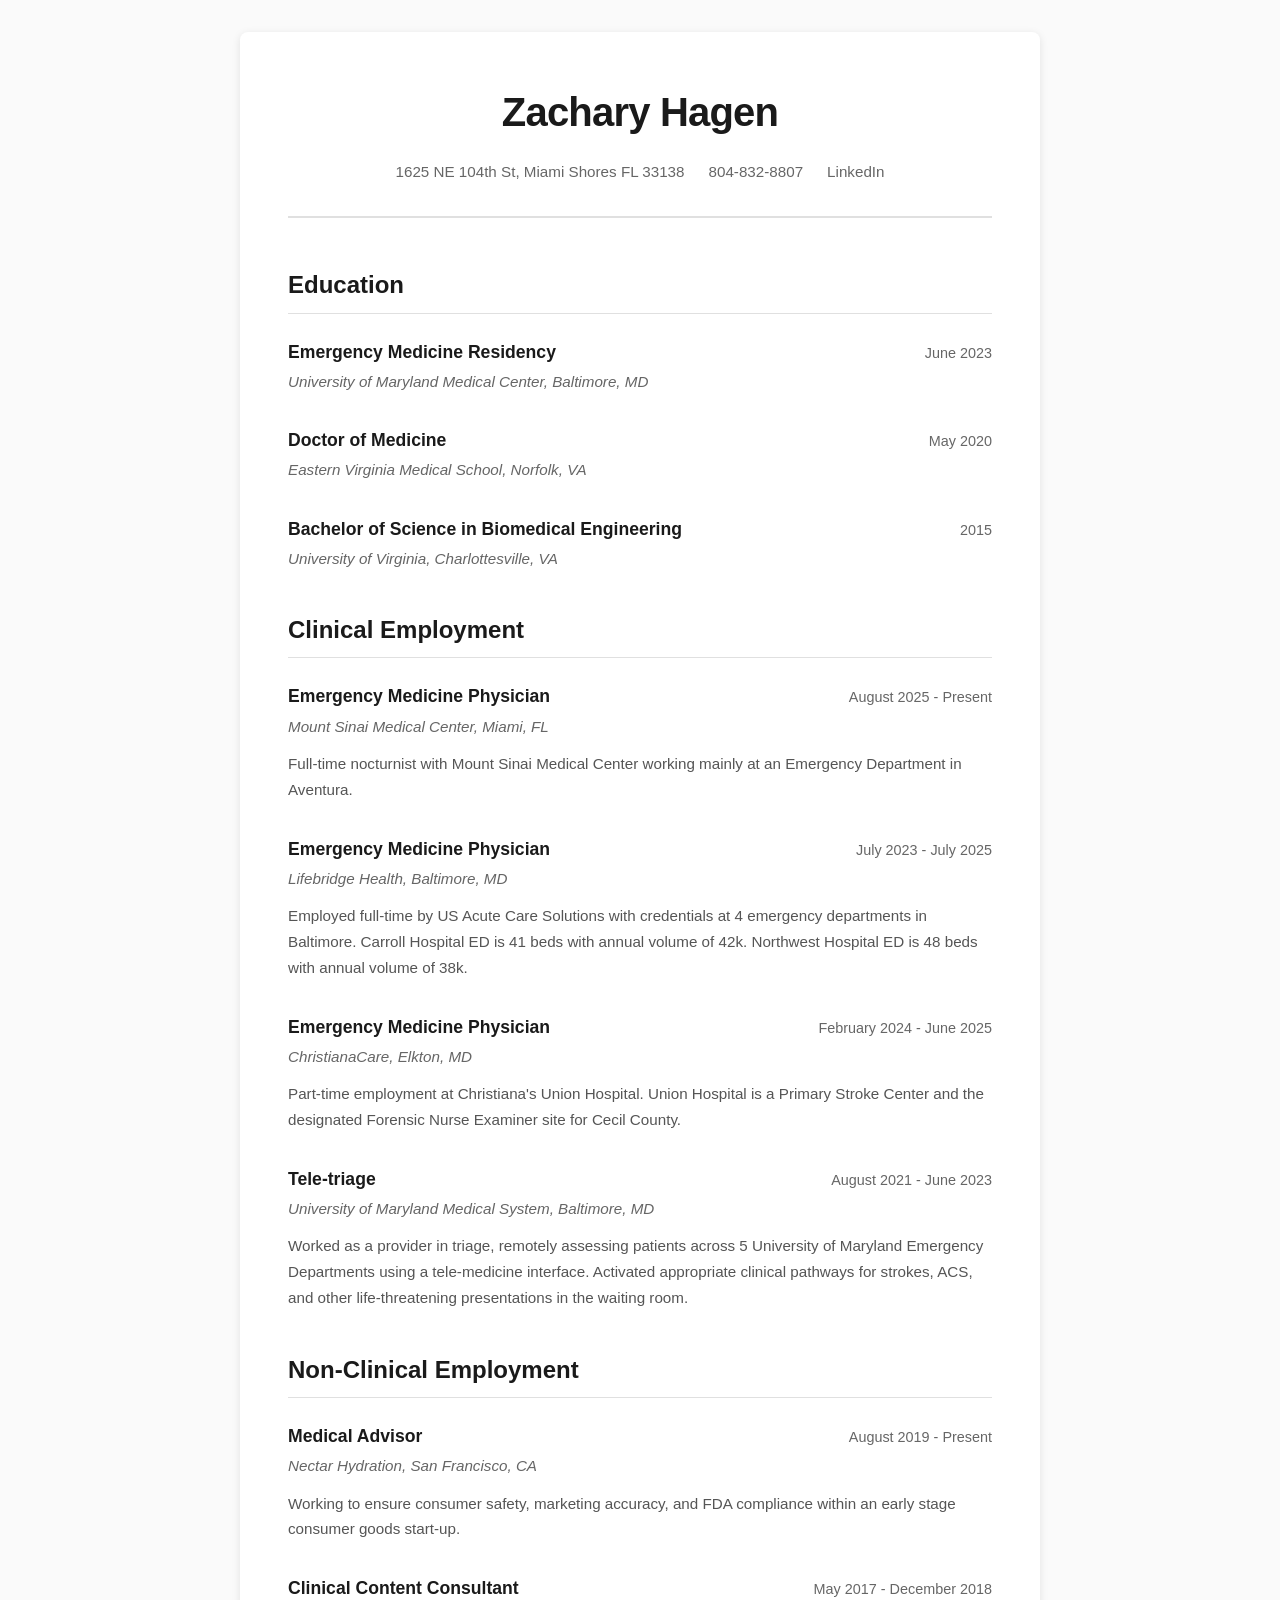
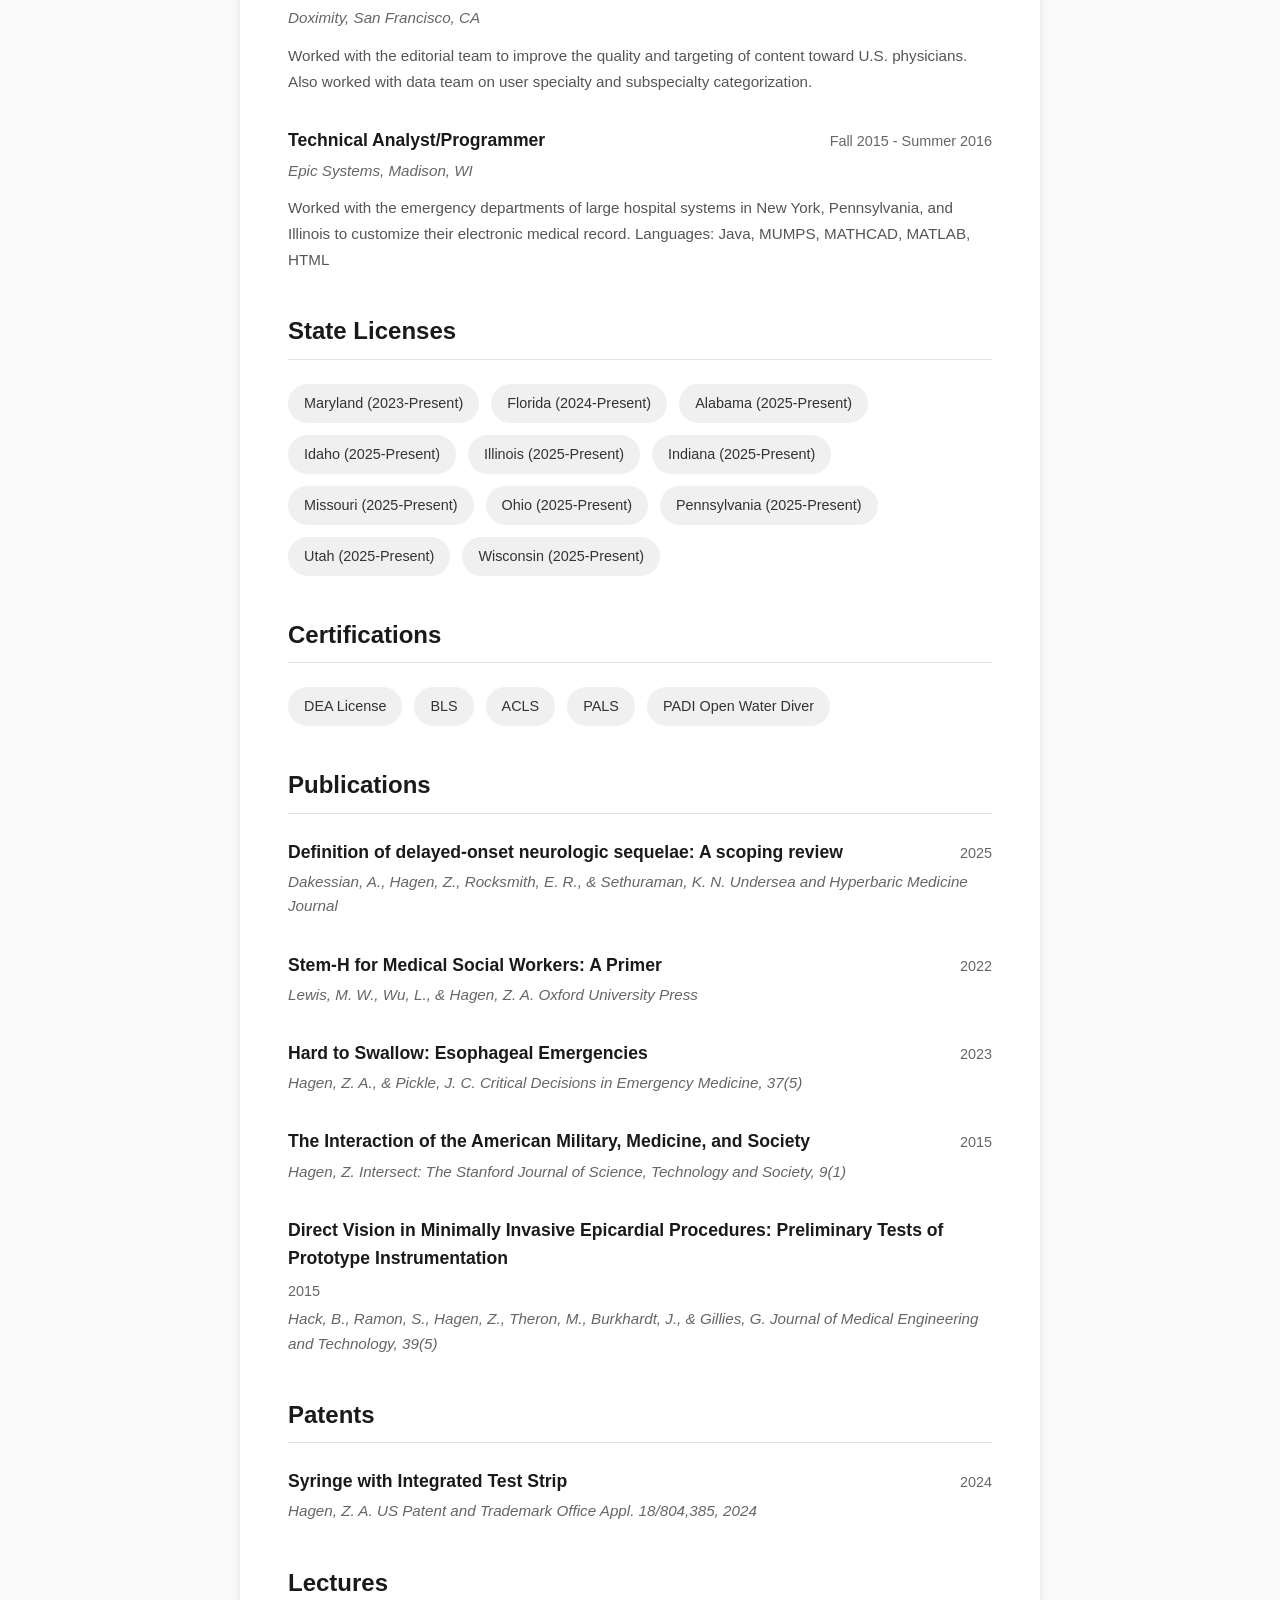
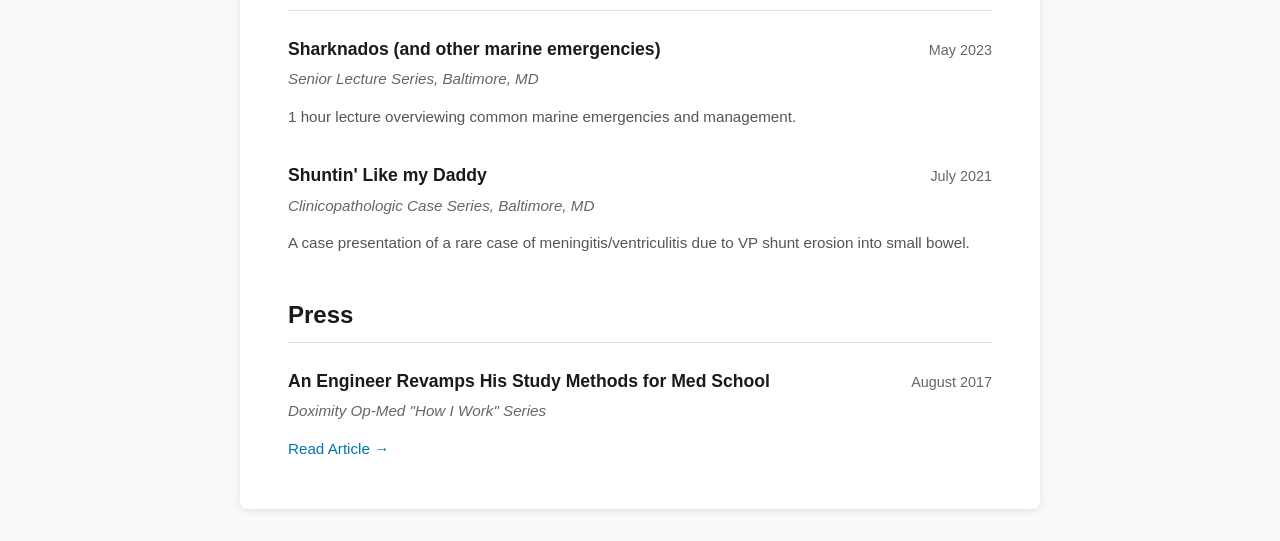
==== index.html @ 3c47b1bd "Initial commit - resume site" ====
<!DOCTYPE html>
<html lang="en">
<head>
    <meta charset="UTF-8">
    <meta name="viewport" content="width=device-width, initial-scale=1.0">
    <title>Zachary Hagen - Resume</title>
    <link rel="stylesheet" href="styles.css">
</head>
<body>
    <div class="container">
        <header>
            <h1>Zachary Hagen</h1>
            <div class="contact-info">
                <span>1625 NE 104th St, Miami Shores FL 33138</span>
                <span>804-832-8807</span>
                <a href="https://www.linkedin.com/in/yourprofile" target="_blank" rel="noopener noreferrer" class="contact-link linkedin">LinkedIn</a>
            </div>
        </header>

        <section class="section">
            <h2>Education</h2>
            <div class="entry">
                <div class="entry-header">
                    <h3>Emergency Medicine Residency</h3>
                    <span class="date">June 2023</span>
                </div>
                <div class="company">University of Maryland Medical Center, Baltimore, MD</div>
            </div>
            <div class="entry">
                <div class="entry-header">
                    <h3>Doctor of Medicine</h3>
                    <span class="date">May 2020</span>
                </div>
                <div class="company">Eastern Virginia Medical School, Norfolk, VA</div>
            </div>
            <div class="entry">
                <div class="entry-header">
                    <h3>Bachelor of Science in Biomedical Engineering</h3>
                    <span class="date">2015</span>
                </div>
                <div class="company">University of Virginia, Charlottesville, VA</div>
            </div>
        </section>

        <section class="section">
            <h2>Clinical Employment</h2>
            <div class="entry">
                <div class="entry-header">
                    <h3>Emergency Medicine Physician</h3>
                    <span class="date">August 2025 - Present</span>
                </div>
                <div class="company">Mount Sinai Medical Center, Miami, FL</div>
                <div class="description">Full-time nocturnist with Mount Sinai Medical Center working mainly at an Emergency Department in Aventura.</div>
            </div>
            <div class="entry">
                <div class="entry-header">
                    <h3>Emergency Medicine Physician</h3>
                    <span class="date">July 2023 - July 2025</span>
                </div>
                <div class="company">Lifebridge Health, Baltimore, MD</div>
                <div class="description">Employed full-time by US Acute Care Solutions with credentials at 4 emergency departments in Baltimore. Carroll Hospital ED is 41 beds with annual volume of 42k. Northwest Hospital ED is 48 beds with annual volume of 38k.</div>
            </div>
            <div class="entry">
                <div class="entry-header">
                    <h3>Emergency Medicine Physician</h3>
                    <span class="date">February 2024 - June 2025</span>
                </div>
                <div class="company">ChristianaCare, Elkton, MD</div>
                <div class="description">Part-time employment at Christiana's Union Hospital. Union Hospital is a Primary Stroke Center and the designated Forensic Nurse Examiner site for Cecil County.</div>
            </div>
            <div class="entry">
                <div class="entry-header">
                    <h3>Tele-triage</h3>
                    <span class="date">August 2021 - June 2023</span>
                </div>
                <div class="company">University of Maryland Medical System, Baltimore, MD</div>
                <div class="description">Worked as a provider in triage, remotely assessing patients across 5 University of Maryland Emergency Departments using a tele-medicine interface. Activated appropriate clinical pathways for strokes, ACS, and other life-threatening presentations in the waiting room.</div>
            </div>
        </section>

        <section class="section">
            <h2>Non-Clinical Employment</h2>
            <div class="entry">
                <div class="entry-header">
                    <h3>Medical Advisor</h3>
                    <span class="date">August 2019 - Present</span>
                </div>
                <div class="company">Nectar Hydration, San Francisco, CA</div>
                <div class="description">Working to ensure consumer safety, marketing accuracy, and FDA compliance within an early stage consumer goods start-up.</div>
            </div>
            <div class="entry">
                <div class="entry-header">
                    <h3>Clinical Content Consultant</h3>
                    <span class="date">May 2017 - December 2018</span>
                </div>
                <div class="company">Doximity, San Francisco, CA</div>
                <div class="description">Worked with the editorial team to improve the quality and targeting of content toward U.S. physicians. Also worked with data team on user specialty and subspecialty categorization.</div>
            </div>
            <div class="entry">
                <div class="entry-header">
                    <h3>Technical Analyst/Programmer</h3>
                    <span class="date">Fall 2015 - Summer 2016</span>
                </div>
                <div class="company">Epic Systems, Madison, WI</div>
                <div class="description">Worked with the emergency departments of large hospital systems in New York, Pennsylvania, and Illinois to customize their electronic medical record. Languages: Java, MUMPS, MATHCAD, MATLAB, HTML</div>
            </div>
        </section>

        <section class="section">
            <h2>State Licenses</h2>
            <div class="skills">
                <span class="skill-tag">Maryland (2023-Present)</span>
                <span class="skill-tag">Florida (2024-Present)</span>
                <span class="skill-tag">Alabama (2025-Present)</span>
                <span class="skill-tag">Idaho (2025-Present)</span>
                <span class="skill-tag">Illinois (2025-Present)</span>
                <span class="skill-tag">Indiana (2025-Present)</span>
                <span class="skill-tag">Missouri (2025-Present)</span>
                <span class="skill-tag">Ohio (2025-Present)</span>
                <span class="skill-tag">Pennsylvania (2025-Present)</span>
                <span class="skill-tag">Utah (2025-Present)</span>
                <span class="skill-tag">Wisconsin (2025-Present)</span>
            </div>
        </section>

        <section class="section">
            <h2>Certifications</h2>
            <div class="skills">
                <span class="skill-tag">DEA License</span>
                <span class="skill-tag">BLS</span>
                <span class="skill-tag">ACLS</span>
                <span class="skill-tag">PALS</span>
                <span class="skill-tag">PADI Open Water Diver</span>
            </div>
        </section>

        <section class="section">
            <h2>Publications</h2>
            <div class="entry">
                <div class="entry-header">
                    <h3>Definition of delayed-onset neurologic sequelae: A scoping review</h3>
                    <span class="date">2025</span>
                </div>
                <div class="company">Dakessian, A., Hagen, Z., Rocksmith, E. R., & Sethuraman, K. N. <em>Undersea and Hyperbaric Medicine Journal</em></div>
            </div>
            <div class="entry">
                <div class="entry-header">
                    <h3>Stem-H for Medical Social Workers: A Primer</h3>
                    <span class="date">2022</span>
                </div>
                <div class="company">Lewis, M. W., Wu, L., & Hagen, Z. A. <em>Oxford University Press</em></div>
            </div>
            <div class="entry">
                <div class="entry-header">
                    <h3>Hard to Swallow: Esophageal Emergencies</h3>
                    <span class="date">2023</span>
                </div>
                <div class="company">Hagen, Z. A., & Pickle, J. C. <em>Critical Decisions in Emergency Medicine, 37(5)</em></div>
            </div>
            <div class="entry">
                <div class="entry-header">
                    <h3>The Interaction of the American Military, Medicine, and Society</h3>
                    <span class="date">2015</span>
                </div>
                <div class="company">Hagen, Z. <em>Intersect: The Stanford Journal of Science, Technology and Society, 9(1)</em></div>
            </div>
            <div class="entry">
                <div class="entry-header">
                    <h3>Direct Vision in Minimally Invasive Epicardial Procedures: Preliminary Tests of Prototype Instrumentation</h3>
                    <span class="date">2015</span>
                </div>
                <div class="company">Hack, B., Ramon, S., Hagen, Z., Theron, M., Burkhardt, J., & Gillies, G. <em>Journal of Medical Engineering and Technology, 39(5)</em></div>
            </div>
        </section>

        <section class="section">
            <h2>Patents</h2>
            <div class="entry">
                <div class="entry-header">
                    <h3>Syringe with Integrated Test Strip</h3>
                    <span class="date">2024</span>
                </div>
                <div class="company">Hagen, Z. A. US Patent and Trademark Office Appl. 18/804,385, 2024</div>
            </div>
        </section>

        <section class="section">
            <h2>Lectures</h2>
            <div class="entry">
                <div class="entry-header">
                    <h3>Sharknados (and other marine emergencies)</h3>
                    <span class="date">May 2023</span>
                </div>
                <div class="company">Senior Lecture Series, Baltimore, MD</div>
                <div class="description">1 hour lecture overviewing common marine emergencies and management.</div>
            </div>
            <div class="entry">
                <div class="entry-header">
                    <h3>Shuntin' Like my Daddy</h3>
                    <span class="date">July 2021</span>
                </div>
                <div class="company">Clinicopathologic Case Series, Baltimore, MD</div>
                <div class="description">A case presentation of a rare case of meningitis/ventriculitis due to VP shunt erosion into small bowel.</div>
            </div>
        </section>

        <section class="section">
            <h2>Press</h2>
            <div class="entry">
                <div class="entry-header">
                    <h3>An Engineer Revamps His Study Methods for Med School</h3>
                    <span class="date">August 2017</span>
                </div>
                <div class="company">Doximity Op-Med "How I Work" Series</div>
                <div class="description">
                    <a href="https://opmed.doximity.com/articles/an-engineer-revamps-his-study-methods-for-med-school-415badb54936" target="_blank" rel="noopener noreferrer" class="publication-link">Read Article →</a>
                </div>
            </div>
        </section>
    </div>
</body>
</html>
---- styles.css ----
* {
    margin: 0;
    padding: 0;
    box-sizing: border-box;
}

body {
    font-family: -apple-system, BlinkMacSystemFont, 'Segoe UI', 'Roboto', 'Oxygen', 'Ubuntu', 'Cantarell', 'Fira Sans', 'Droid Sans', 'Helvetica Neue', sans-serif;
    line-height: 1.6;
    color: #333;
    background-color: #fafafa;
    padding: 2rem 1rem;
}

.container {
    max-width: 800px;
    margin: 0 auto;
    background-color: #ffffff;
    padding: 3rem;
    box-shadow: 0 2px 8px rgba(0, 0, 0, 0.1);
    border-radius: 8px;
}

header {
    text-align: center;
    margin-bottom: 3rem;
    padding-bottom: 2rem;
    border-bottom: 2px solid #e0e0e0;
}

h1 {
    font-size: 2.5rem;
    font-weight: 600;
    color: #1a1a1a;
    margin-bottom: 1rem;
    letter-spacing: -0.02em;
}

.contact-info {
    display: flex;
    justify-content: center;
    gap: 1.5rem;
    flex-wrap: wrap;
    align-items: center;
}

.contact-info span {
    color: #666;
    font-size: 0.95rem;
}

.contact-link {
    color: #666;
    text-decoration: none;
    font-size: 0.95rem;
    transition: color 0.2s ease;
}

.contact-link:hover {
    color: #0077b5;
}

.contact-link.linkedin:hover {
    color: #0077b5;
}

.section {
    margin-bottom: 2.5rem;
}

.section:last-child {
    margin-bottom: 0;
}

h2 {
    font-size: 1.5rem;
    font-weight: 600;
    color: #1a1a1a;
    margin-bottom: 1.5rem;
    padding-bottom: 0.5rem;
    border-bottom: 1px solid #e0e0e0;
}

.entry {
    margin-bottom: 2rem;
}

.entry:last-child {
    margin-bottom: 0;
}

.entry-header {
    display: flex;
    justify-content: space-between;
    align-items: baseline;
    margin-bottom: 0.25rem;
    flex-wrap: wrap;
    gap: 0.5rem;
}

.entry-header h3 {
    font-size: 1.1rem;
    font-weight: 600;
    color: #1a1a1a;
}

.date {
    color: #666;
    font-size: 0.9rem;
    font-weight: 400;
}

.company {
    color: #666;
    font-size: 0.95rem;
    margin-bottom: 0.75rem;
    font-style: italic;
}

.description {
    color: #555;
    font-size: 0.95rem;
    line-height: 1.7;
}

.description ul {
    margin-left: 1.25rem;
}

.description li {
    margin-bottom: 0.5rem;
}

.description li:last-child {
    margin-bottom: 0;
}

.skills {
    display: flex;
    flex-wrap: wrap;
    gap: 0.75rem;
}

.skill-tag {
    background-color: #f0f0f0;
    color: #333;
    padding: 0.5rem 1rem;
    border-radius: 20px;
    font-size: 0.9rem;
    font-weight: 500;
}

.publication-link {
    color: #0077b5;
    text-decoration: none;
    font-weight: 500;
    transition: color 0.2s ease;
}

.publication-link:hover {
    color: #005885;
    text-decoration: underline;
}

@media (max-width: 768px) {
    .container {
        padding: 2rem 1.5rem;
    }

    h1 {
        font-size: 2rem;
    }

    .entry-header {
        flex-direction: column;
        align-items: flex-start;
    }

    .date {
        font-size: 0.85rem;
    }
}

@media (max-width: 480px) {
    body {
        padding: 1rem 0.5rem;
    }

    .container {
        padding: 1.5rem 1rem;
    }

    h1 {
        font-size: 1.75rem;
    }

    h2 {
        font-size: 1.25rem;
    }
}
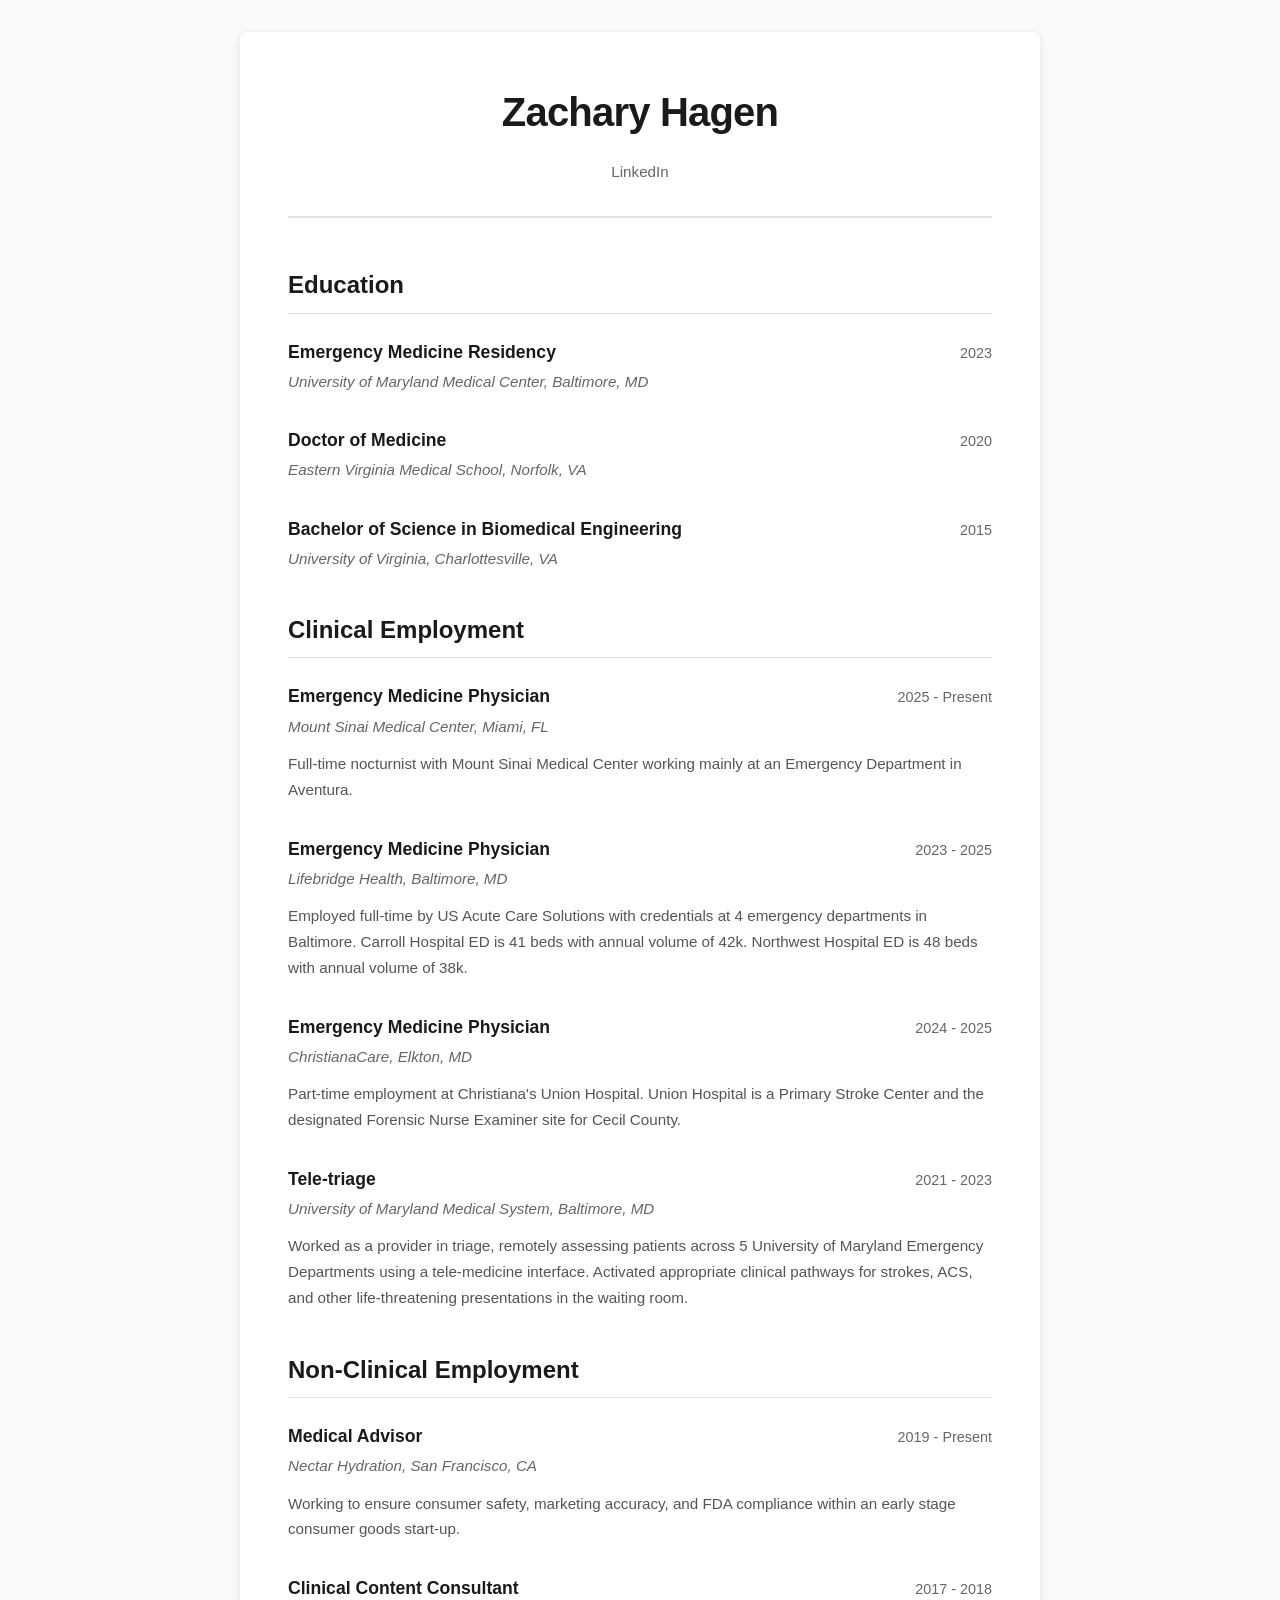
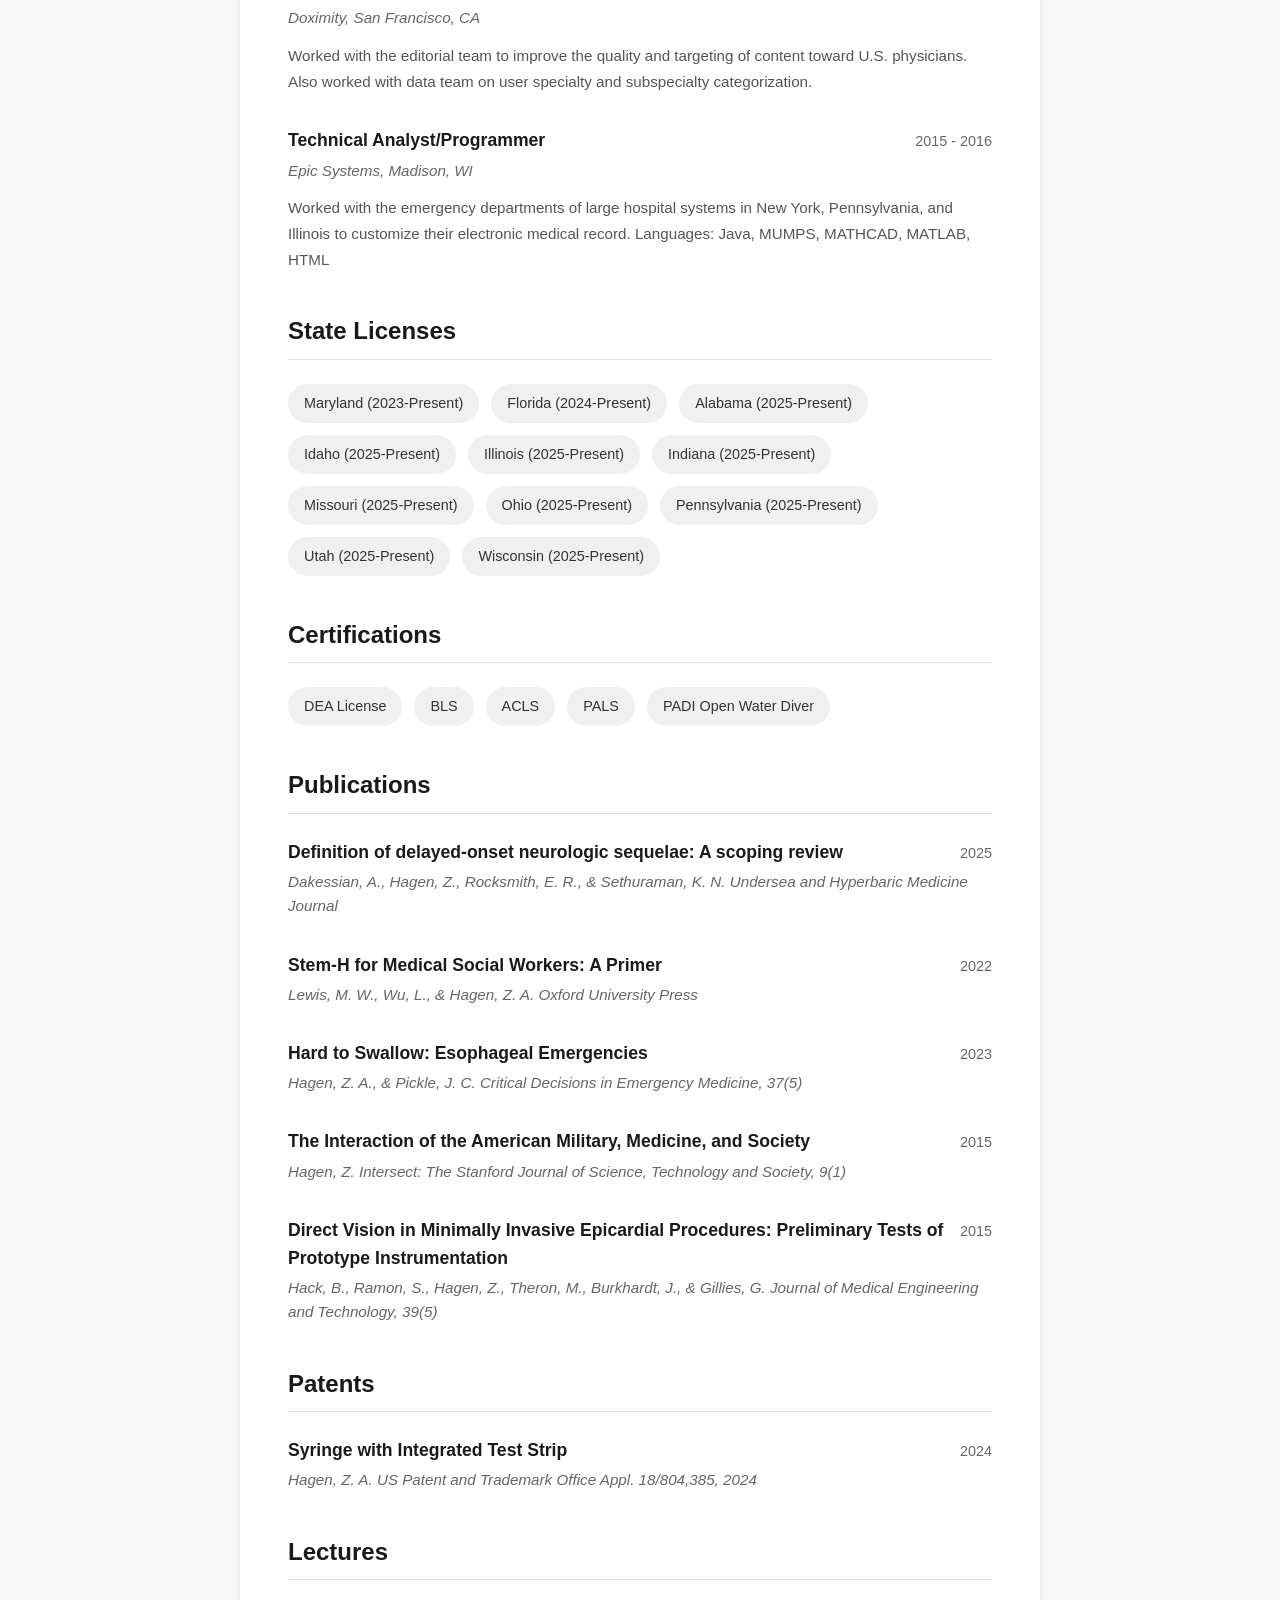
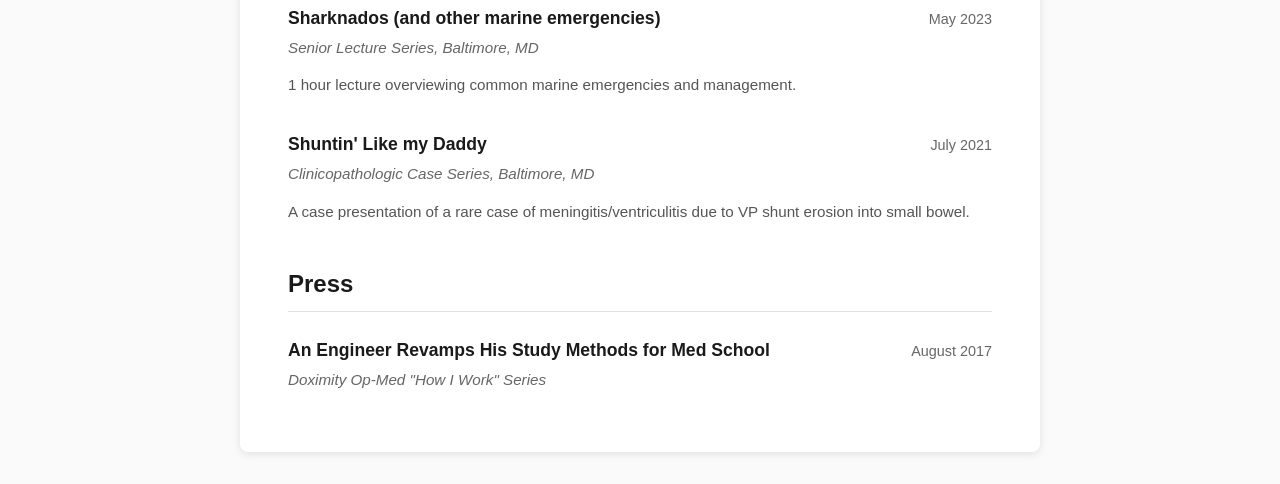
==== commit 27e3f179: "Update resume site with CV content and styling improvements" ====
--- a/index.html
+++ b/index.html
@@ -11,9 +11,7 @@
         <header>
             <h1>Zachary Hagen</h1>
             <div class="contact-info">
-                <span>1625 NE 104th St, Miami Shores FL 33138</span>
-                <span>804-832-8807</span>
-                <a href="https://www.linkedin.com/in/yourprofile" target="_blank" rel="noopener noreferrer" class="contact-link linkedin">LinkedIn</a>
+                <a href="https://www.linkedin.com/in/zachhagen/" target="_blank" rel="noopener noreferrer" class="contact-link linkedin">LinkedIn</a>
             </div>
         </header>
 
@@ -22,14 +20,14 @@
             <div class="entry">
                 <div class="entry-header">
                     <h3>Emergency Medicine Residency</h3>
-                    <span class="date">June 2023</span>
+                    <span class="date">2023</span>
                 </div>
                 <div class="company">University of Maryland Medical Center, Baltimore, MD</div>
             </div>
             <div class="entry">
                 <div class="entry-header">
                     <h3>Doctor of Medicine</h3>
-                    <span class="date">May 2020</span>
+                    <span class="date">2020</span>
                 </div>
                 <div class="company">Eastern Virginia Medical School, Norfolk, VA</div>
             </div>
@@ -47,7 +45,7 @@
             <div class="entry">
                 <div class="entry-header">
                     <h3>Emergency Medicine Physician</h3>
-                    <span class="date">August 2025 - Present</span>
+                    <span class="date">2025 - Present</span>
                 </div>
                 <div class="company">Mount Sinai Medical Center, Miami, FL</div>
                 <div class="description">Full-time nocturnist with Mount Sinai Medical Center working mainly at an Emergency Department in Aventura.</div>
@@ -55,7 +53,7 @@
             <div class="entry">
                 <div class="entry-header">
                     <h3>Emergency Medicine Physician</h3>
-                    <span class="date">July 2023 - July 2025</span>
+                    <span class="date">2023 - 2025</span>
                 </div>
                 <div class="company">Lifebridge Health, Baltimore, MD</div>
                 <div class="description">Employed full-time by US Acute Care Solutions with credentials at 4 emergency departments in Baltimore. Carroll Hospital ED is 41 beds with annual volume of 42k. Northwest Hospital ED is 48 beds with annual volume of 38k.</div>
@@ -63,7 +61,7 @@
             <div class="entry">
                 <div class="entry-header">
                     <h3>Emergency Medicine Physician</h3>
-                    <span class="date">February 2024 - June 2025</span>
+                    <span class="date">2024 - 2025</span>
                 </div>
                 <div class="company">ChristianaCare, Elkton, MD</div>
                 <div class="description">Part-time employment at Christiana's Union Hospital. Union Hospital is a Primary Stroke Center and the designated Forensic Nurse Examiner site for Cecil County.</div>
@@ -71,7 +69,7 @@
             <div class="entry">
                 <div class="entry-header">
                     <h3>Tele-triage</h3>
-                    <span class="date">August 2021 - June 2023</span>
+                    <span class="date">2021 - 2023</span>
                 </div>
                 <div class="company">University of Maryland Medical System, Baltimore, MD</div>
                 <div class="description">Worked as a provider in triage, remotely assessing patients across 5 University of Maryland Emergency Departments using a tele-medicine interface. Activated appropriate clinical pathways for strokes, ACS, and other life-threatening presentations in the waiting room.</div>
@@ -83,7 +81,7 @@
             <div class="entry">
                 <div class="entry-header">
                     <h3>Medical Advisor</h3>
-                    <span class="date">August 2019 - Present</span>
+                    <span class="date">2019 - Present</span>
                 </div>
                 <div class="company">Nectar Hydration, San Francisco, CA</div>
                 <div class="description">Working to ensure consumer safety, marketing accuracy, and FDA compliance within an early stage consumer goods start-up.</div>
@@ -91,7 +89,7 @@
             <div class="entry">
                 <div class="entry-header">
                     <h3>Clinical Content Consultant</h3>
-                    <span class="date">May 2017 - December 2018</span>
+                    <span class="date">2017 - 2018</span>
                 </div>
                 <div class="company">Doximity, San Francisco, CA</div>
                 <div class="description">Worked with the editorial team to improve the quality and targeting of content toward U.S. physicians. Also worked with data team on user specialty and subspecialty categorization.</div>
@@ -99,7 +97,7 @@
             <div class="entry">
                 <div class="entry-header">
                     <h3>Technical Analyst/Programmer</h3>
-                    <span class="date">Fall 2015 - Summer 2016</span>
+                    <span class="date">2015 - 2016</span>
                 </div>
                 <div class="company">Epic Systems, Madison, WI</div>
                 <div class="description">Worked with the emergency departments of large hospital systems in New York, Pennsylvania, and Illinois to customize their electronic medical record. Languages: Java, MUMPS, MATHCAD, MATLAB, HTML</div>
@@ -138,14 +136,14 @@
             <h2>Publications</h2>
             <div class="entry">
                 <div class="entry-header">
-                    <h3>Definition of delayed-onset neurologic sequelae: A scoping review</h3>
+                    <h3><a href="https://pubmed.ncbi.nlm.nih.gov/40819354/" target="_blank" rel="noopener noreferrer" class="publication-title-link">Definition of delayed-onset neurologic sequelae: A scoping review</a></h3>
                     <span class="date">2025</span>
                 </div>
                 <div class="company">Dakessian, A., Hagen, Z., Rocksmith, E. R., & Sethuraman, K. N. <em>Undersea and Hyperbaric Medicine Journal</em></div>
             </div>
             <div class="entry">
                 <div class="entry-header">
-                    <h3>Stem-H for Medical Social Workers: A Primer</h3>
+                    <h3><a href="https://academic.oup.com/book/45366" target="_blank" rel="noopener noreferrer" class="publication-title-link">Stem-H for Medical Social Workers: A Primer</a></h3>
                     <span class="date">2022</span>
                 </div>
                 <div class="company">Lewis, M. W., Wu, L., & Hagen, Z. A. <em>Oxford University Press</em></div>
@@ -159,14 +157,14 @@
             </div>
             <div class="entry">
                 <div class="entry-header">
-                    <h3>The Interaction of the American Military, Medicine, and Society</h3>
+                    <h3><a href="https://ojs.stanford.edu/ojs/index.php/intersect/article/view/757" target="_blank" rel="noopener noreferrer" class="publication-title-link">The Interaction of the American Military, Medicine, and Society</a></h3>
                     <span class="date">2015</span>
                 </div>
                 <div class="company">Hagen, Z. <em>Intersect: The Stanford Journal of Science, Technology and Society, 9(1)</em></div>
             </div>
             <div class="entry">
                 <div class="entry-header">
-                    <h3>Direct Vision in Minimally Invasive Epicardial Procedures: Preliminary Tests of Prototype Instrumentation</h3>
+                    <h3><a href="https://pubmed.ncbi.nlm.nih.gov/26005103/" target="_blank" rel="noopener noreferrer" class="publication-title-link">Direct Vision in Minimally Invasive Epicardial Procedures: Preliminary Tests of Prototype Instrumentation</a></h3>
                     <span class="date">2015</span>
                 </div>
                 <div class="company">Hack, B., Ramon, S., Hagen, Z., Theron, M., Burkhardt, J., & Gillies, G. <em>Journal of Medical Engineering and Technology, 39(5)</em></div>
@@ -208,13 +206,10 @@
             <h2>Press</h2>
             <div class="entry">
                 <div class="entry-header">
-                    <h3>An Engineer Revamps His Study Methods for Med School</h3>
+                    <h3><a href="https://opmed.doximity.com/articles/an-engineer-revamps-his-study-methods-for-med-school-415badb54936" target="_blank" rel="noopener noreferrer" class="publication-title-link">An Engineer Revamps His Study Methods for Med School</a></h3>
                     <span class="date">August 2017</span>
                 </div>
                 <div class="company">Doximity Op-Med "How I Work" Series</div>
-                <div class="description">
-                    <a href="https://opmed.doximity.com/articles/an-engineer-revamps-his-study-methods-for-med-school-415badb54936" target="_blank" rel="noopener noreferrer" class="publication-link">Read Article →</a>
-                </div>
             </div>
         </section>
     </div>
--- a/styles.css
+++ b/styles.css
@@ -99,15 +99,30 @@
 }
 
 .entry-header h3 {
+    flex: 1;
+    min-width: 0;
     font-size: 1.1rem;
     font-weight: 600;
     color: #1a1a1a;
 }
 
+.entry-header h3 a.publication-title-link {
+    color: #1a1a1a;
+    text-decoration: none;
+    transition: color 0.2s ease;
+}
+
+.entry-header h3 a.publication-title-link:hover {
+    color: #0077b5;
+    text-decoration: underline;
+}
+
 .date {
     color: #666;
     font-size: 0.9rem;
     font-weight: 400;
+    flex-shrink: 0;
+    white-space: nowrap;
 }
 
 .company {
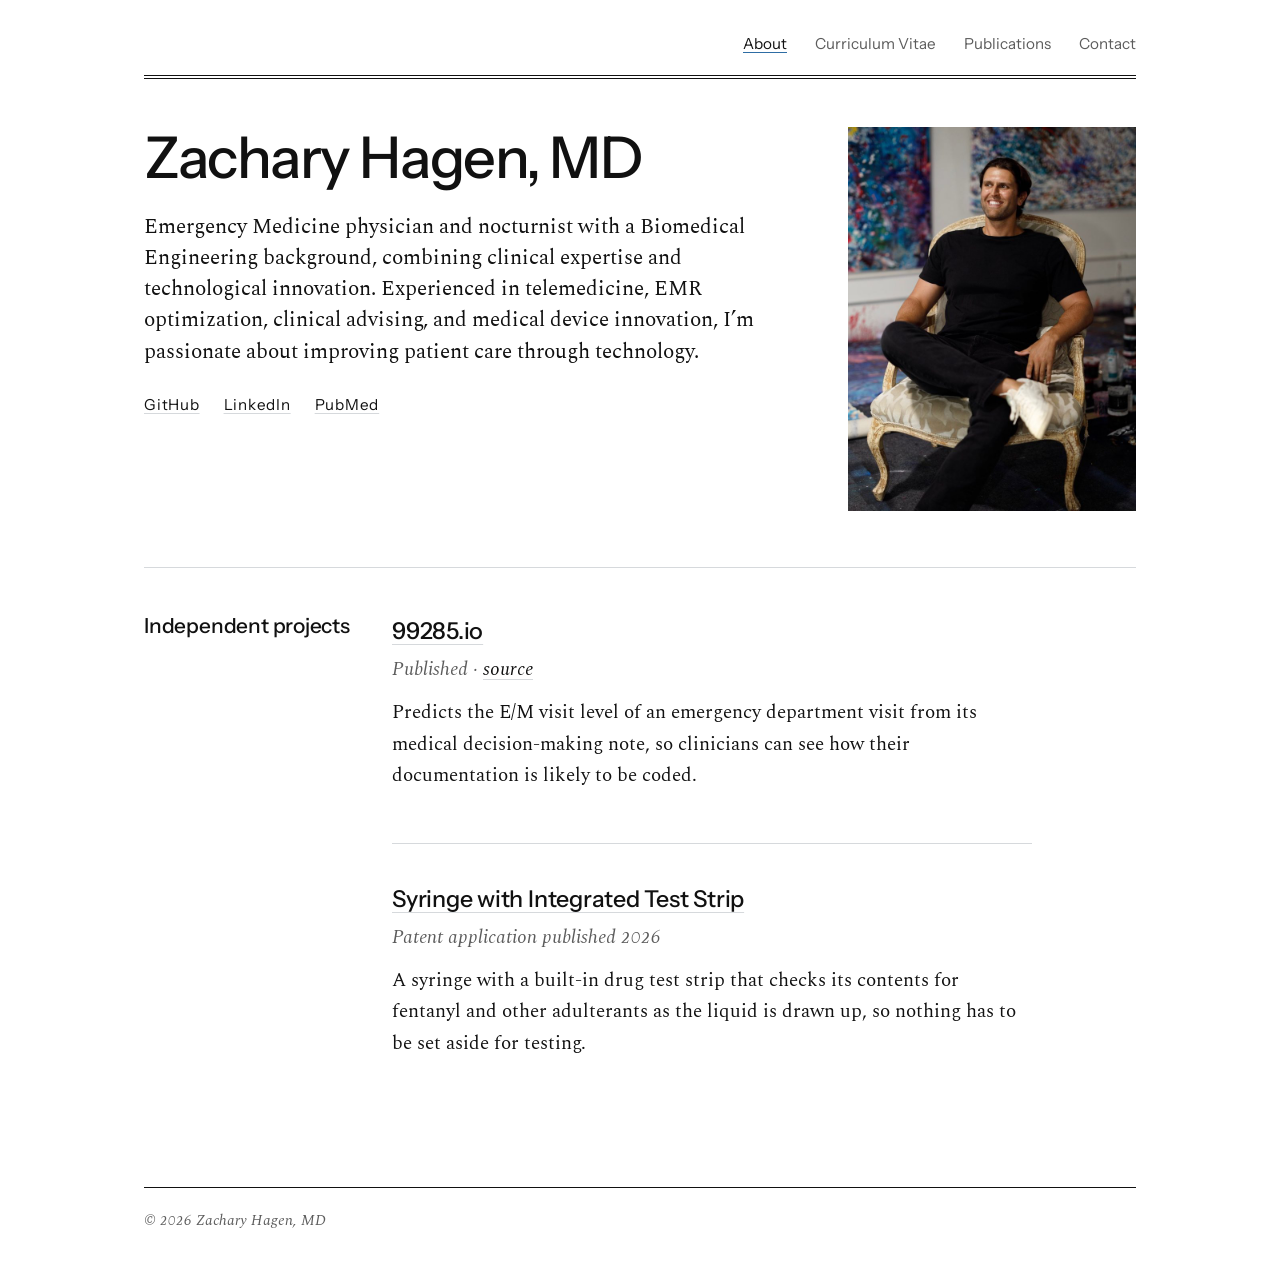
==== commit 0ddc1803: "Initial commit" ====
--- a/index.html
+++ b/index.html
@@ -1,218 +1,206 @@
-<!DOCTYPE html>
+<!doctype html>
 <html lang="en">
 <head>
-    <meta charset="UTF-8">
-    <meta name="viewport" content="width=device-width, initial-scale=1.0">
-    <title>Zachary Hagen - Resume</title>
-    <link rel="stylesheet" href="styles.css">
+<meta charset="utf-8">
+<meta name="color-scheme" content="light only">
+<meta name="viewport" content="width=device-width, initial-scale=1, viewport-fit=cover">
+<title>Zachary Hagen, MD</title>
+<meta name="description" content="Zachary Hagen, MD. Emergency physician and clinical advisor in healthtech.">
+<link rel="preconnect" href="https://fonts.googleapis.com">
+<link rel="preconnect" href="https://fonts.gstatic.com" crossorigin>
+<link href="https://fonts.googleapis.com/css2?family=Instrument+Sans:wght@400;500;600&family=Spectral:ital,wght@0,400;0,500;0,600;1,400&display=swap" rel="stylesheet">
+<style>
+:root {
+  --paper: #ffffff;
+  --plate: #ffffff;
+  --ink: #111111;
+  --muted: #5c5c5c;
+  --hair: #d6d9dc;
+  --tint: #e8f2fb;     /* pale blue: map land */
+  --sky: #5fa0d8;      /* light blue: hatching */
+  --accent: #2e6da4;   /* blue: figure numbers, markers, hover */
+  color-scheme: light;
+}
+* { box-sizing: border-box; }
+html { scroll-padding-top: env(safe-area-inset-top, 0px); }
+body {
+  margin: 0; background: var(--paper); color: var(--ink);
+  font: 400 1.1875rem/1.65 Spectral, Georgia, "Times New Roman", serif;
+  font-feature-settings: "onum" 1, "kern" 1;
+  padding: env(safe-area-inset-top, 0px) 1.25rem env(safe-area-inset-bottom, 0px);
+}
+.page { max-width: 62rem; margin: 0 auto; }
+a { color: var(--ink); text-decoration-color: var(--hair); text-underline-offset: 0.2em; text-decoration-thickness: 1px; }
+a:hover { color: var(--accent); text-decoration-color: currentColor; }
+a:focus-visible { outline: 1.5px solid var(--accent); outline-offset: 3px; }
+h1, h2, h3 { font-family: "Instrument Sans", "Helvetica Neue", Arial, sans-serif; font-weight: 500; margin: 0; letter-spacing: -0.01em; }
+p { margin: 0 0 1rem; }
+.sc { font-variant: small-caps; letter-spacing: 0.04em; }
+
+/* Masthead */
+.site { display: flex; flex-wrap: wrap; justify-content: space-between; align-items: baseline; gap: 0.5rem 2rem;
+  padding: 1.75rem 0 1rem; border-bottom: 1px solid var(--ink); }
+.site-name { text-decoration: none; font-size: 1.1rem; font-family: "Instrument Sans", "Helvetica Neue", Arial, sans-serif; font-weight: 500; }
+.site nav { margin-left: auto; }
+.site nav ul { display: flex; gap: 0 1.75rem; margin: 0; padding: 0; list-style: none; }
+.site nav a { text-decoration: none; color: var(--muted); font-family: "Instrument Sans", "Helvetica Neue", Arial, sans-serif; font-size: 0.95rem; }
+.site nav a:hover, .site nav a[aria-current="page"] { color: var(--ink); }
+.site nav a[aria-current="page"] { text-decoration: underline; text-decoration-color: var(--accent); }
+.subrule { height: 3px; border-bottom: 1px solid var(--ink); margin-bottom: 3rem; }
+
+/* Plate: a framed figure */
+.plate { background: var(--plate); }
+.plate-inner { position: relative; }
+.plate-no { position: absolute; top: 0.5rem; right: 0.75rem; font-variant: small-caps; letter-spacing: 0.05em; color: var(--muted); font-size: 0.95rem; }
+.plate-art { display: block; width: 100%; height: auto; color: var(--ink); }
+.plate-art .ring { stroke: var(--plate); }
+figcaption { font-size: 0.98rem; line-height: 1.45; color: var(--muted); margin-top: 0.75rem; font-style: italic; }
+figcaption b { font-style: normal; font-weight: 500; color: var(--accent); }
+figure { margin: 0; }
+
+/* Home */
+.hero { display: grid; grid-template-columns: 1fr min(18rem, 32%); gap: 3.5rem; align-items: start; padding-bottom: 3.5rem; }
+.hero h1 { margin-bottom: 1.5rem; font-size: clamp(2.4rem, 5.5vw, 3.6rem); line-height: 1.05; letter-spacing: -0.025em; font-weight: 500; }
+.hero .title { font-style: italic; color: var(--muted); font-size: 1.3rem; margin: 0.75rem 0 1.75rem; }
+.hero .lede { font-size: 1.3rem; line-height: 1.5; }
+.links { display: flex; flex-wrap: wrap; gap: 0.25rem 1.5rem; padding: 0; margin: 1.5rem 0 0; list-style: none; font-family: "Instrument Sans", "Helvetica Neue", Arial, sans-serif; font-size: 0.95rem; letter-spacing: 0.05em; }
+.portrait { justify-self: end; width: 100%; max-width: 20rem; }
+.portrait img { width: 100%; aspect-ratio: 3/4; display: block; object-fit: cover; color: transparent; object-position: center top; }
+.portrait figcaption { margin-top: 0.6rem; }
+
+.section { display: grid; grid-template-columns: 13rem 1fr; gap: 2.5rem; padding: 2.75rem 0; border-top: 1px solid var(--hair); }
+.section > h2 { font-size: 1.3rem; line-height: 1.3; }
+.section > div { max-width: 40rem; }
+.interests { list-style: none; margin: 0; padding: 0; }
+.interests li { padding-left: 1.6rem; position: relative; margin-bottom: 0.8rem; }
+.interests li::before { content: attr(data-n); position: absolute; left: 0; color: var(--accent); font-family: "Instrument Sans", "Helvetica Neue", Arial, sans-serif; font-size: 0.9em; }
+
+.project { padding-bottom: 2.25rem; }
+.project + .project { border-top: 1px solid var(--hair); padding-top: 2.25rem; }
+.project h3 { font-size: 1.45rem; }
+.project .meta { color: var(--muted); font-style: italic; margin: 0.2rem 0 0.75rem; }
+
+/* Resume */
+.doc-head { display: flex; flex-wrap: wrap; justify-content: space-between; align-items: end; gap: 1rem; padding-bottom: 2.5rem; }
+.doc-head h1 { font-size: clamp(2.4rem, 5vw, 3.25rem); line-height: 1.05; }
+.doc-head p { font-style: italic; color: var(--muted); margin: 0.5rem 0 0; }
+.button { font-family: "Instrument Sans", "Helvetica Neue", Arial, sans-serif; font-size: 0.95rem; font-weight: 500; border: 1px solid var(--ink); padding: 0.45rem 1rem 0.55rem; text-decoration: none; background: var(--plate); }
+.button:hover { background: var(--ink); color: var(--paper); }
+.entry { display: grid; grid-template-columns: 1fr auto; gap: 0 1.25rem; margin-bottom: 1.4rem; }
+.entry h3 { font-size: 1.1rem; font-weight: 600; }
+.entry .role { font-style: italic; color: var(--muted); }
+.entry .when { color: var(--muted); white-space: nowrap; font-feature-settings: "lnum" 1; font-size: 1.05rem; }
+.entry p { grid-column: 1 / -1; margin: 0.25rem 0 0; }
+.plain { margin: 0; padding-left: 1.1rem; }
+.plain li { margin-bottom: 0.5rem; }
+.map-plate { margin-bottom: 3rem; }
+.entry { margin-bottom: 1rem; }
+.sub { font-size: 1rem; font-weight: 600; margin: 1.25rem 0 0.5rem; }
+.states { columns: 2; column-gap: 2rem; list-style: none; margin: 0; padding: 0; max-width: 24rem; }
+.press-head { font-size: 1.6rem; margin: 3rem 0 1.5rem; padding-top: 2.5rem; border-top: 1px solid var(--hair); }
+.arrow { text-decoration: none; font-style: normal; margin-left: 0.4rem; }
+.arrow:hover { color: var(--accent); }
+.note { font-style: italic; color: var(--muted); font-size: 1rem; margin: 0.6rem 0 0; }
+.states li { margin-bottom: 0.25rem; break-inside: avoid; }
+.patent { display: grid; grid-template-columns: 1fr; gap: 2rem; align-items: start; }
+.patent-fig { display: block; width: 100%; height: auto; mix-blend-mode: multiply; }
+
+
+/* Publications */
+.pubs { display: grid; grid-template-columns: repeat(auto-fill, minmax(13.5rem, 1fr)); gap: 2.5rem 2rem; }
+.pub .plate { padding: 0.4rem; display: block; text-decoration: none; }
+.pub .sheet { position: relative; aspect-ratio: 8.5/11; border: 1px solid var(--hair); background: #fff; overflow: hidden; }
+.pub .sheet img { position: absolute; inset: 0; width: 100%; height: 100%; object-fit: cover; object-position: top; }
+.pub .ph { position: absolute; inset: 0; padding: 1rem; display: flex; flex-direction: column; justify-content: space-between; background: var(--plate); color: var(--muted); font-size: 0.95rem; line-height: 1.3; }
+.pub .ph i { color: var(--ink); font-size: 1.05rem; }
+a.plate:hover { outline: 1px solid var(--accent); }
+.pub figcaption { font-style: normal; color: var(--ink); font-size: 1.05rem; }
+.pub figcaption .venue { display: block; font-style: italic; color: var(--muted); font-size: 0.95rem; margin-top: 0.2rem; }
+.pub figcaption .authors { display: block; color: var(--muted); font-size: 0.92rem; margin-top: 0.25rem; }
+.pub .pl { display: flex; gap: 1rem; margin-top: 0.4rem; font-family: "Instrument Sans", "Helvetica Neue", Arial, sans-serif; font-size: 0.9rem; }
+
+/* Contact */
+.contact-form { display: grid; gap: 1.25rem; max-width: 34rem; }
+.contact-form label { display: grid; gap: 0.35rem; font-family: "Instrument Sans", "Helvetica Neue", Arial, sans-serif; font-size: 0.95rem; font-weight: 500; }
+.contact-form input, .contact-form textarea {
+  font: 400 1.0625rem/1.5 Spectral, Georgia, serif; color: var(--ink); background: #fff;
+  border: 1px solid var(--hair); border-radius: 2px; padding: 0.6rem 0.75rem; width: 100%; }
+.contact-form textarea { min-height: 10rem; resize: vertical; }
+.contact-form input:focus, .contact-form textarea:focus { outline: 2px solid var(--sky); outline-offset: 0; border-color: var(--accent); }
+.contact-form .hp { position: absolute; left: -9999px; }
+.contact-form button { justify-self: start; cursor: pointer; }
+.form-status { font-style: italic; color: var(--muted); min-height: 1.6em; margin: 0; }
+.form-status.ok { color: var(--accent); }
+@media (max-width: 480px) { .hero { grid-template-columns: 1fr; } .portrait { justify-self: start; max-width: 14rem; } }
+.publist { display: grid; }
+.pubrow { display: grid; grid-template-columns: 5.5rem 1fr; gap: 1.5rem; align-items: start; padding: 1.5rem 0; border-top: 1px solid var(--hair); }
+.publist .pubrow:first-child { border-top: 0; padding-top: 0; }
+.mark { position: relative; width: 5.5rem; aspect-ratio: 3/4; background: var(--tint); overflow: hidden; }
+.mark span { position: absolute; inset: 0; display: flex; align-items: center; justify-content: center; text-align: center; padding: 0.4rem;
+  font: 600 0.8rem/1.2 "Instrument Sans", "Helvetica Neue", Arial, sans-serif; color: var(--accent); }
+.mark img { position: absolute; inset: 0; width: 100%; height: 100%; object-fit: contain; background: #fff; }
+.mark img.cover { object-fit: contain; }
+.pubrow h3 { font-size: 1.15rem; line-height: 1.35; }
+.pubrow .venue { font-style: italic; color: var(--muted); margin: 0.3rem 0 0; }
+.pubrow .authors { color: var(--muted); font-size: 0.98rem; margin: 0.15rem 0 0; }
+.pubrow .pl { display: flex; gap: 1.25rem; margin: 0.5rem 0 0; font-family: "Instrument Sans", "Helvetica Neue", Arial, sans-serif; font-size: 0.9rem; }
+@media (max-width: 480px) { .pubrow { grid-template-columns: 4rem 1fr; gap: 1rem; } .mark { width: 4rem; } }
+footer { border-top: 1px solid var(--ink); margin-top: 2rem; padding: 1.25rem 0 3rem; color: var(--muted); font-size: 0.95rem; display: flex; justify-content: space-between; flex-wrap: wrap; gap: 0.5rem; font-style: italic; }
+
+@media (max-width: 760px) {
+  .section, .project { grid-template-columns: 1fr; gap: 1.75rem; }
+  .hero { gap: 1.5rem; }
+  .section { gap: 1rem; }
+  .project .plate { max-width: 20rem; }
+}
+</style>
 </head>
 <body>
-    <div class="container">
-        <header>
-            <h1>Zachary Hagen</h1>
-            <div class="contact-info">
-                <a href="https://www.linkedin.com/in/zachhagen/" target="_blank" rel="noopener noreferrer" class="contact-link linkedin">LinkedIn</a>
-            </div>
-        </header>
-
-        <section class="section">
-            <h2>Education</h2>
-            <div class="entry">
-                <div class="entry-header">
-                    <h3>Emergency Medicine Residency</h3>
-                    <span class="date">2023</span>
-                </div>
-                <div class="company">University of Maryland Medical Center, Baltimore, MD</div>
-            </div>
-            <div class="entry">
-                <div class="entry-header">
-                    <h3>Doctor of Medicine</h3>
-                    <span class="date">2020</span>
-                </div>
-                <div class="company">Eastern Virginia Medical School, Norfolk, VA</div>
-            </div>
-            <div class="entry">
-                <div class="entry-header">
-                    <h3>Bachelor of Science in Biomedical Engineering</h3>
-                    <span class="date">2015</span>
-                </div>
-                <div class="company">University of Virginia, Charlottesville, VA</div>
-            </div>
-        </section>
-
-        <section class="section">
-            <h2>Clinical Employment</h2>
-            <div class="entry">
-                <div class="entry-header">
-                    <h3>Emergency Medicine Physician</h3>
-                    <span class="date">2025 - Present</span>
-                </div>
-                <div class="company">Mount Sinai Medical Center, Miami, FL</div>
-                <div class="description">Full-time nocturnist with Mount Sinai Medical Center working mainly at an Emergency Department in Aventura.</div>
-            </div>
-            <div class="entry">
-                <div class="entry-header">
-                    <h3>Emergency Medicine Physician</h3>
-                    <span class="date">2023 - 2025</span>
-                </div>
-                <div class="company">Lifebridge Health, Baltimore, MD</div>
-                <div class="description">Employed full-time by US Acute Care Solutions with credentials at 4 emergency departments in Baltimore. Carroll Hospital ED is 41 beds with annual volume of 42k. Northwest Hospital ED is 48 beds with annual volume of 38k.</div>
-            </div>
-            <div class="entry">
-                <div class="entry-header">
-                    <h3>Emergency Medicine Physician</h3>
-                    <span class="date">2024 - 2025</span>
-                </div>
-                <div class="company">ChristianaCare, Elkton, MD</div>
-                <div class="description">Part-time employment at Christiana's Union Hospital. Union Hospital is a Primary Stroke Center and the designated Forensic Nurse Examiner site for Cecil County.</div>
-            </div>
-            <div class="entry">
-                <div class="entry-header">
-                    <h3>Tele-triage</h3>
-                    <span class="date">2021 - 2023</span>
-                </div>
-                <div class="company">University of Maryland Medical System, Baltimore, MD</div>
-                <div class="description">Worked as a provider in triage, remotely assessing patients across 5 University of Maryland Emergency Departments using a tele-medicine interface. Activated appropriate clinical pathways for strokes, ACS, and other life-threatening presentations in the waiting room.</div>
-            </div>
-        </section>
-
-        <section class="section">
-            <h2>Non-Clinical Employment</h2>
-            <div class="entry">
-                <div class="entry-header">
-                    <h3>Medical Advisor</h3>
-                    <span class="date">2019 - Present</span>
-                </div>
-                <div class="company">Nectar Hydration, San Francisco, CA</div>
-                <div class="description">Working to ensure consumer safety, marketing accuracy, and FDA compliance within an early stage consumer goods start-up.</div>
-            </div>
-            <div class="entry">
-                <div class="entry-header">
-                    <h3>Clinical Content Consultant</h3>
-                    <span class="date">2017 - 2018</span>
-                </div>
-                <div class="company">Doximity, San Francisco, CA</div>
-                <div class="description">Worked with the editorial team to improve the quality and targeting of content toward U.S. physicians. Also worked with data team on user specialty and subspecialty categorization.</div>
-            </div>
-            <div class="entry">
-                <div class="entry-header">
-                    <h3>Technical Analyst/Programmer</h3>
-                    <span class="date">2015 - 2016</span>
-                </div>
-                <div class="company">Epic Systems, Madison, WI</div>
-                <div class="description">Worked with the emergency departments of large hospital systems in New York, Pennsylvania, and Illinois to customize their electronic medical record. Languages: Java, MUMPS, MATHCAD, MATLAB, HTML</div>
-            </div>
-        </section>
-
-        <section class="section">
-            <h2>State Licenses</h2>
-            <div class="skills">
-                <span class="skill-tag">Maryland (2023-Present)</span>
-                <span class="skill-tag">Florida (2024-Present)</span>
-                <span class="skill-tag">Alabama (2025-Present)</span>
-                <span class="skill-tag">Idaho (2025-Present)</span>
-                <span class="skill-tag">Illinois (2025-Present)</span>
-                <span class="skill-tag">Indiana (2025-Present)</span>
-                <span class="skill-tag">Missouri (2025-Present)</span>
-                <span class="skill-tag">Ohio (2025-Present)</span>
-                <span class="skill-tag">Pennsylvania (2025-Present)</span>
-                <span class="skill-tag">Utah (2025-Present)</span>
-                <span class="skill-tag">Wisconsin (2025-Present)</span>
-            </div>
-        </section>
-
-        <section class="section">
-            <h2>Certifications</h2>
-            <div class="skills">
-                <span class="skill-tag">DEA License</span>
-                <span class="skill-tag">BLS</span>
-                <span class="skill-tag">ACLS</span>
-                <span class="skill-tag">PALS</span>
-                <span class="skill-tag">PADI Open Water Diver</span>
-            </div>
-        </section>
-
-        <section class="section">
-            <h2>Publications</h2>
-            <div class="entry">
-                <div class="entry-header">
-                    <h3><a href="https://pubmed.ncbi.nlm.nih.gov/40819354/" target="_blank" rel="noopener noreferrer" class="publication-title-link">Definition of delayed-onset neurologic sequelae: A scoping review</a></h3>
-                    <span class="date">2025</span>
-                </div>
-                <div class="company">Dakessian, A., Hagen, Z., Rocksmith, E. R., & Sethuraman, K. N. <em>Undersea and Hyperbaric Medicine Journal</em></div>
-            </div>
-            <div class="entry">
-                <div class="entry-header">
-                    <h3><a href="https://academic.oup.com/book/45366" target="_blank" rel="noopener noreferrer" class="publication-title-link">Stem-H for Medical Social Workers: A Primer</a></h3>
-                    <span class="date">2022</span>
-                </div>
-                <div class="company">Lewis, M. W., Wu, L., & Hagen, Z. A. <em>Oxford University Press</em></div>
-            </div>
-            <div class="entry">
-                <div class="entry-header">
-                    <h3>Hard to Swallow: Esophageal Emergencies</h3>
-                    <span class="date">2023</span>
-                </div>
-                <div class="company">Hagen, Z. A., & Pickle, J. C. <em>Critical Decisions in Emergency Medicine, 37(5)</em></div>
-            </div>
-            <div class="entry">
-                <div class="entry-header">
-                    <h3><a href="https://ojs.stanford.edu/ojs/index.php/intersect/article/view/757" target="_blank" rel="noopener noreferrer" class="publication-title-link">The Interaction of the American Military, Medicine, and Society</a></h3>
-                    <span class="date">2015</span>
-                </div>
-                <div class="company">Hagen, Z. <em>Intersect: The Stanford Journal of Science, Technology and Society, 9(1)</em></div>
-            </div>
-            <div class="entry">
-                <div class="entry-header">
-                    <h3><a href="https://pubmed.ncbi.nlm.nih.gov/26005103/" target="_blank" rel="noopener noreferrer" class="publication-title-link">Direct Vision in Minimally Invasive Epicardial Procedures: Preliminary Tests of Prototype Instrumentation</a></h3>
-                    <span class="date">2015</span>
-                </div>
-                <div class="company">Hack, B., Ramon, S., Hagen, Z., Theron, M., Burkhardt, J., & Gillies, G. <em>Journal of Medical Engineering and Technology, 39(5)</em></div>
-            </div>
-        </section>
-
-        <section class="section">
-            <h2>Patents</h2>
-            <div class="entry">
-                <div class="entry-header">
-                    <h3>Syringe with Integrated Test Strip</h3>
-                    <span class="date">2024</span>
-                </div>
-                <div class="company">Hagen, Z. A. US Patent and Trademark Office Appl. 18/804,385, 2024</div>
-            </div>
-        </section>
-
-        <section class="section">
-            <h2>Lectures</h2>
-            <div class="entry">
-                <div class="entry-header">
-                    <h3>Sharknados (and other marine emergencies)</h3>
-                    <span class="date">May 2023</span>
-                </div>
-                <div class="company">Senior Lecture Series, Baltimore, MD</div>
-                <div class="description">1 hour lecture overviewing common marine emergencies and management.</div>
-            </div>
-            <div class="entry">
-                <div class="entry-header">
-                    <h3>Shuntin' Like my Daddy</h3>
-                    <span class="date">July 2021</span>
-                </div>
-                <div class="company">Clinicopathologic Case Series, Baltimore, MD</div>
-                <div class="description">A case presentation of a rare case of meningitis/ventriculitis due to VP shunt erosion into small bowel.</div>
-            </div>
-        </section>
-
-        <section class="section">
-            <h2>Press</h2>
-            <div class="entry">
-                <div class="entry-header">
-                    <h3><a href="https://opmed.doximity.com/articles/an-engineer-revamps-his-study-methods-for-med-school-415badb54936" target="_blank" rel="noopener noreferrer" class="publication-title-link">An Engineer Revamps His Study Methods for Med School</a></h3>
-                    <span class="date">August 2017</span>
-                </div>
-                <div class="company">Doximity Op-Med "How I Work" Series</div>
-            </div>
-        </section>
-    </div>
+<div class="page">
+<header class="site">
+  <nav aria-label="Site"><ul><li><a href="index.html" aria-current="page">About</a></li><li><a href="cv.html">Curriculum Vitae</a></li><li><a href="publications.html">Publications</a></li><li><a href="contact.html">Contact</a></li></ul></nav>
+</header>
+<div class="subrule"></div>
+<main>
+<section class="hero">
+  <div>
+    <h1>Zachary Hagen, MD</h1>
+    <p class="lede">Emergency Medicine physician and nocturnist with a Biomedical Engineering background, combining clinical expertise and technological innovation. Experienced in telemedicine, EMR optimization, clinical advising, and medical device innovation, I’m passionate about improving patient care through technology.</p>
+    <ul class="links">
+      <!-- TODO: replace hrefs -->
+      <li><a href="https://github.com/hagenmd">GitHub</a></li>
+      <li><a href="https://www.linkedin.com/in/zachhagen">LinkedIn</a></li>
+      <li><a href="https://www.ncbi.nlm.nih.gov/myncbi/zach.hagen.1/bibliography/public/">PubMed</a></li>
+    </ul>
+
+  </div>
+
+  <figure class="portrait">
+    <img src="[data-uri]" alt="Zachary Hagen seated in an armchair in an art studio">
+  </figure>
+</section>
+
+<section class="section">
+  <h2>Independent projects</h2>
+  <div>
+    <article class="project">
+      <div>
+        <h3><a href="https://www.99285.io">99285.io</a></h3>
+        <p class="meta">Published · <a href="https://github.com/hagenmd/99285.io">source</a></p>
+        <p>Predicts the E/M visit level of an emergency department visit from its medical decision-making note, so clinicians can see how their documentation is likely to be coded.</p>
+      </div>
+    </article>
+    <article class="project">
+      <div>
+        <h3><a href="https://patents.google.com/patent/US20260047786A1/en">Syringe with Integrated Test Strip</a></h3>
+        <p class="meta">Patent application published 2026</p>
+        <p>A syringe with a built-in drug test strip that checks its contents for fentanyl and other adulterants as the liquid is drawn up, so nothing has to be set aside for testing.</p>
+      </div>
+    </article>
+  </div>
+</section>
+</main>
+<footer><span>© 2026 Zachary Hagen, MD</span></footer>
+</div>
 </body>
-</html>
-
+</html>
